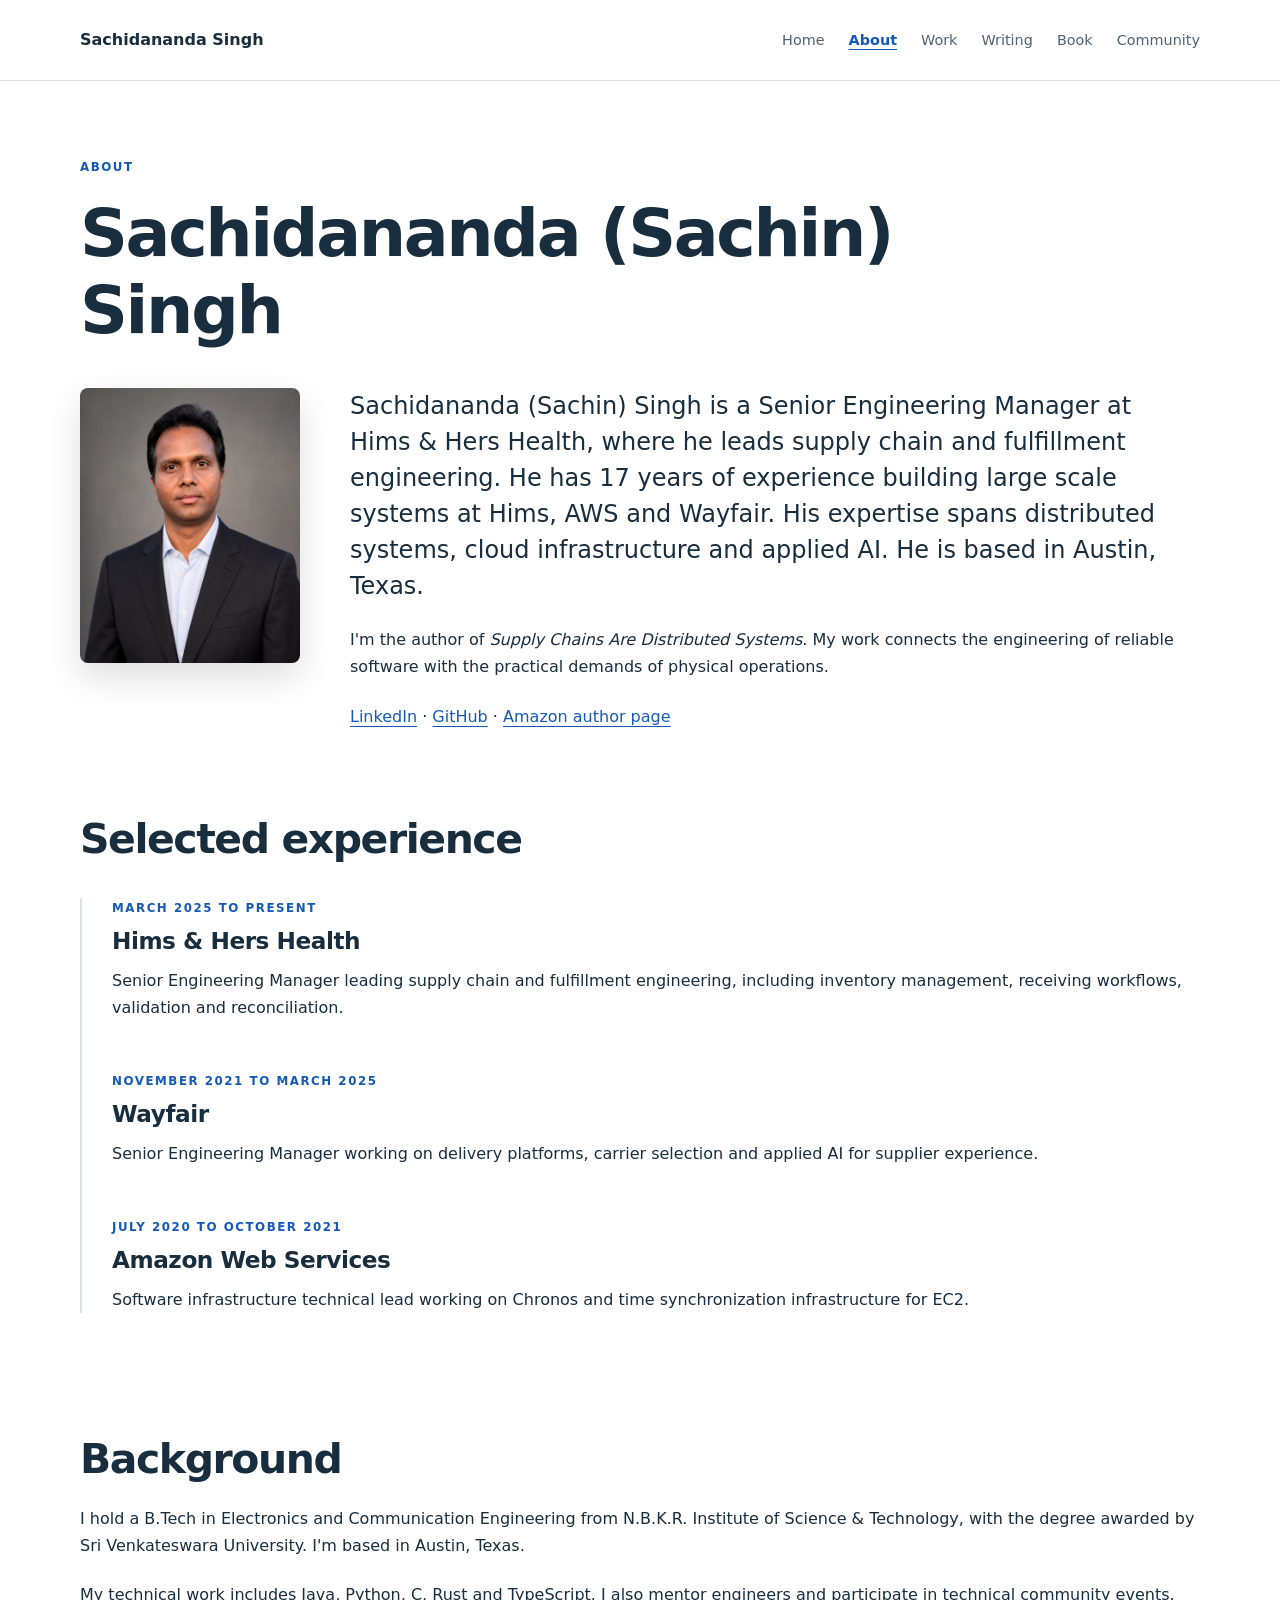
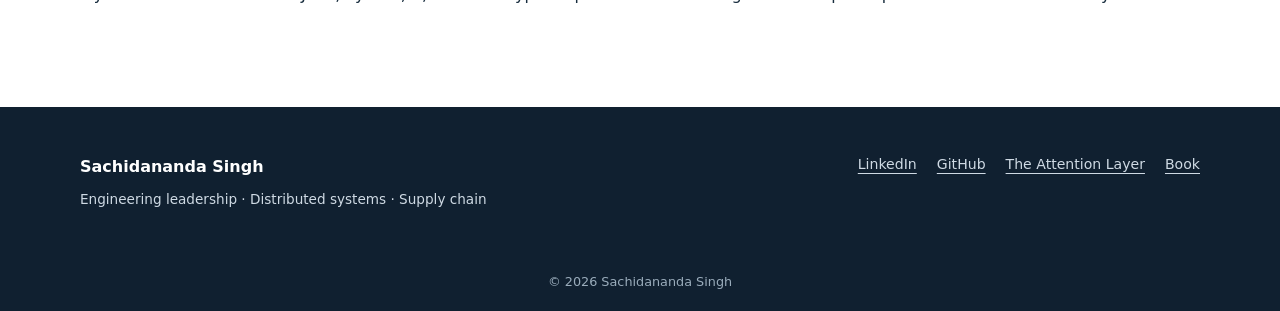
==== about/index.html @ 9a369cc4 "Build factual professional profile and searchable publication pages" ====
<!doctype html>
<html lang="en"><head><meta charset="utf-8"><meta name="viewport" content="width=device-width, initial-scale=1"><title>About Sachidananda Singh | Sachidananda Singh</title><meta name="description" content="Career and background of Sachidananda Singh, also known as Sachin, an engineering leader at Hims &amp; Hers Health with experience at AWS and Wayfair."><link rel="canonical" href="https://showdawn.github.io/me/about/"><meta property="og:type" content="profile"><meta property="og:title" content="About Sachidananda Singh"><meta property="og:description" content="Career and background of Sachidananda Singh, also known as Sachin, an engineering leader at Hims &amp; Hers Health with experience at AWS and Wayfair."><meta property="og:url" content="https://showdawn.github.io/me/about/"><meta property="og:image" content="https://showdawn.github.io/me/images/sachidananda-singh.jpg"><meta property="og:image:alt" content="Sachidananda Singh"><meta name="twitter:card" content="summary"><meta name="twitter:title" content="About Sachidananda Singh"><meta name="twitter:description" content="Career and background of Sachidananda Singh, also known as Sachin, an engineering leader at Hims &amp; Hers Health with experience at AWS and Wayfair."><meta name="twitter:image" content="https://showdawn.github.io/me/images/sachidananda-singh.jpg"><link rel="stylesheet" href="https://showdawn.github.io/me/styles.css"><script type="application/ld+json">{"@context": "https://schema.org", "@type": "ProfilePage", "url": "https://showdawn.github.io/me/about/", "name": "About Sachidananda Singh", "dateModified": "2026-09-14", "mainEntity": {"@type": "Person", "@id": "https://showdawn.github.io/me/#person", "name": "Sachidananda Singh", "alternateName": ["Sachin Singh", "Sachidananda (Sachin) Singh"], "url": "https://showdawn.github.io/me/", "image": "https://showdawn.github.io/me/images/sachidananda-singh.jpg", "jobTitle": "Senior Engineering Manager", "worksFor": {"@type": "Organization", "name": "Hims & Hers Health"}, "sameAs": ["https://www.linkedin.com/in/sachidanand/", "https://github.com/showdawn", "https://www.amazon.com/Sachidananda-Singh/e/B0H9X3S6Y4"]}}</script></head>
<body><a class="skip" href="#main">Skip to content</a><header class="site-header"><nav class="wrap nav" aria-label="Main navigation"><a class="logo" href="https://showdawn.github.io/me/">Sachidananda Singh</a><button class="nav-toggle" aria-expanded="false" aria-controls="navigation">Menu</button><div class="nav-links" id="navigation"><a href="https://showdawn.github.io/me/">Home</a><a href="https://showdawn.github.io/me/about/" aria-current="page">About</a><a href="https://showdawn.github.io/me/work/">Work</a><a href="https://showdawn.github.io/me/writing/">Writing</a><a href="https://showdawn.github.io/me/book/">Book</a><a href="https://showdawn.github.io/me/community/">Community</a></div></nav></header><main id="main"><section class="wrap section page-head"><p class="eyebrow">About</p><h1>Sachidananda (Sachin) Singh</h1><div class="bio-grid"><img class="portrait small" src="https://showdawn.github.io/me/images/sachidananda-singh.jpg" alt="Sachidananda Singh" width="1024" height="1280"><div><p class="lead">Sachidananda (Sachin) Singh is a Senior Engineering Manager at Hims & Hers Health, where he leads supply chain and fulfillment engineering. He has 17 years of experience building large scale systems at Hims, AWS and Wayfair. His expertise spans distributed systems, cloud infrastructure and applied AI. He is based in Austin, Texas.</p><p>I'm the author of <em>Supply Chains Are Distributed Systems</em>. My work connects the engineering of reliable software with the practical demands of physical operations.</p><p><a class="" href="https://www.linkedin.com/in/sachidanand/">LinkedIn</a> · <a class="" href="https://github.com/showdawn">GitHub</a> · <a class="" href="https://www.amazon.com/Sachidananda-Singh/e/B0H9X3S6Y4">Amazon author page</a></p></div></div></section>
 <section class="wrap section compact"><h2>Selected experience</h2><div class="timeline"><article><p class="eyebrow">March 2025 to present</p><h3>Hims &amp; Hers Health</h3><p>Senior Engineering Manager leading supply chain and fulfillment engineering, including inventory management, receiving workflows, validation and reconciliation.</p></article><article><p class="eyebrow">November 2021 to March 2025</p><h3>Wayfair</h3><p>Senior Engineering Manager working on delivery platforms, carrier selection and applied AI for supplier experience.</p></article><article><p class="eyebrow">July 2020 to October 2021</p><h3>Amazon Web Services</h3><p>Software infrastructure technical lead working on Chronos and time synchronization infrastructure for EC2.</p></article></div></section>
 <section class="wrap section compact"><h2>Background</h2><p>I hold a B.Tech in Electronics and Communication Engineering from N.B.K.R. Institute of Science &amp; Technology, with the degree awarded by Sri Venkateswara University. I'm based in Austin, Texas.</p><p>My technical work includes Java, Python, C, Rust and TypeScript. I also mentor engineers and participate in technical community events.</p></section></main><footer id="contact"><div class="wrap footer"><div><strong>Sachidananda Singh</strong><p>Engineering leadership · Distributed systems · Supply chain</p></div><div class="footer-links"><a class="" href="https://www.linkedin.com/in/sachidanand/">LinkedIn</a><a class="" href="https://github.com/showdawn">GitHub</a><a class="" href="https://theattentionlayer.substack.com/">The Attention Layer</a><a class="" href="https://showdawn.github.io/me/book/">Book</a></div></div><p class="copyright">© 2026 Sachidananda Singh</p></footer><script src="https://showdawn.github.io/me/script.js"></script></body></html>
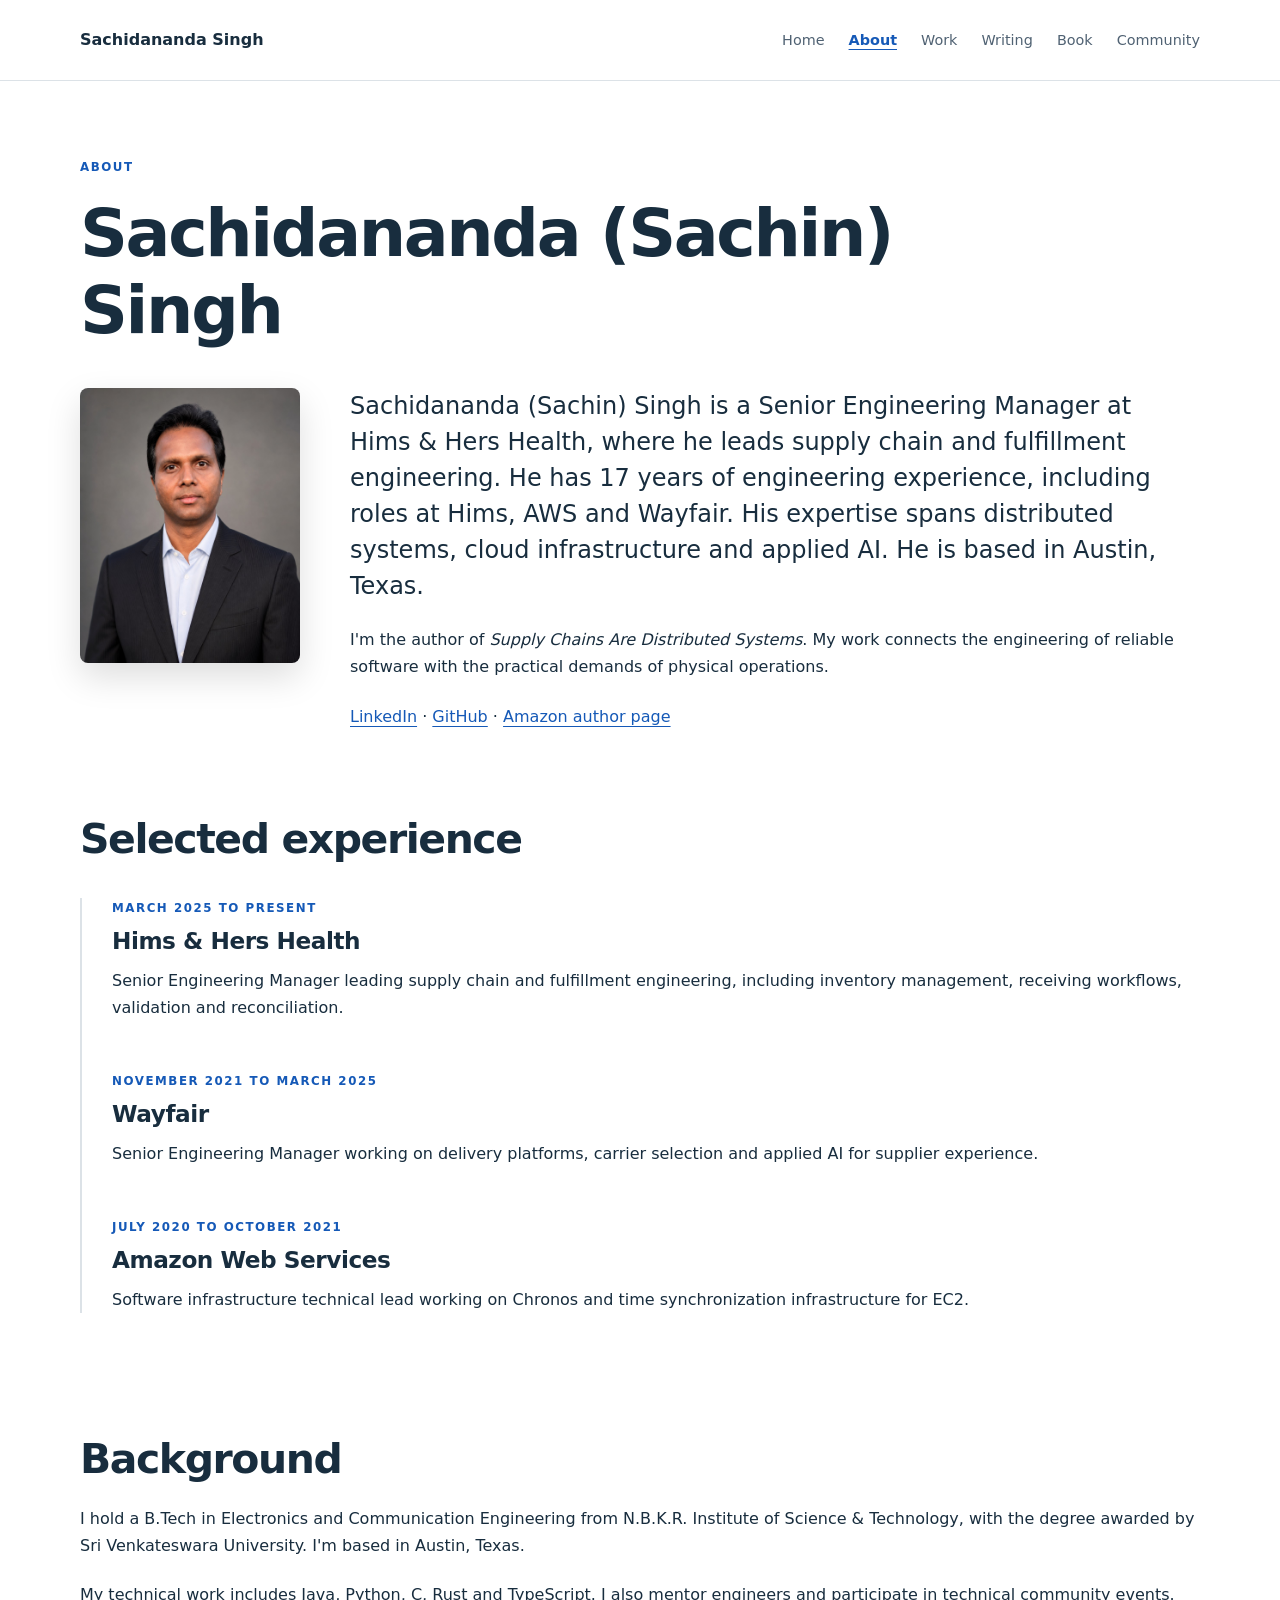
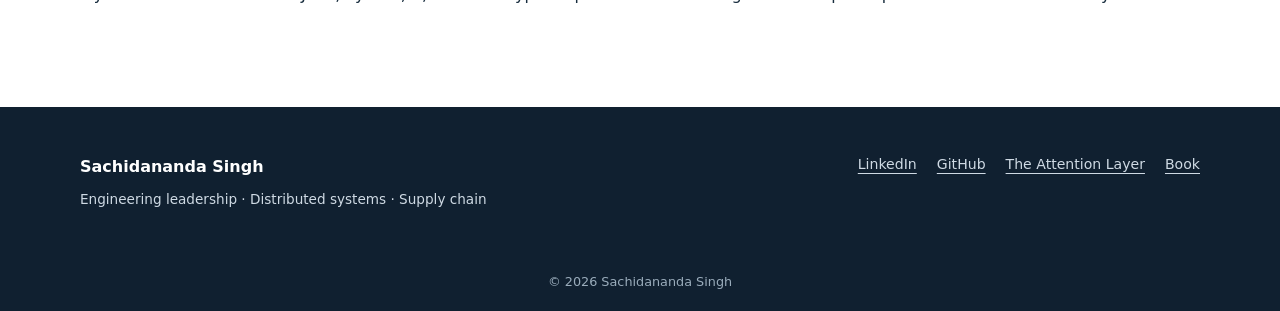
==== commit e2c3f38a: "Clarify total career experience" ====
--- a/about/index.html
+++ b/about/index.html
@@ -1,5 +1,5 @@
 <!doctype html>
 <html lang="en"><head><meta charset="utf-8"><meta name="viewport" content="width=device-width, initial-scale=1"><title>About Sachidananda Singh | Sachidananda Singh</title><meta name="description" content="Career and background of Sachidananda Singh, also known as Sachin, an engineering leader at Hims &amp; Hers Health with experience at AWS and Wayfair."><link rel="canonical" href="https://showdawn.github.io/me/about/"><meta property="og:type" content="profile"><meta property="og:title" content="About Sachidananda Singh"><meta property="og:description" content="Career and background of Sachidananda Singh, also known as Sachin, an engineering leader at Hims &amp; Hers Health with experience at AWS and Wayfair."><meta property="og:url" content="https://showdawn.github.io/me/about/"><meta property="og:image" content="https://showdawn.github.io/me/images/sachidananda-singh.jpg"><meta property="og:image:alt" content="Sachidananda Singh"><meta name="twitter:card" content="summary"><meta name="twitter:title" content="About Sachidananda Singh"><meta name="twitter:description" content="Career and background of Sachidananda Singh, also known as Sachin, an engineering leader at Hims &amp; Hers Health with experience at AWS and Wayfair."><meta name="twitter:image" content="https://showdawn.github.io/me/images/sachidananda-singh.jpg"><link rel="stylesheet" href="https://showdawn.github.io/me/styles.css"><script type="application/ld+json">{"@context": "https://schema.org", "@type": "ProfilePage", "url": "https://showdawn.github.io/me/about/", "name": "About Sachidananda Singh", "dateModified": "2026-09-14", "mainEntity": {"@type": "Person", "@id": "https://showdawn.github.io/me/#person", "name": "Sachidananda Singh", "alternateName": ["Sachin Singh", "Sachidananda (Sachin) Singh"], "url": "https://showdawn.github.io/me/", "image": "https://showdawn.github.io/me/images/sachidananda-singh.jpg", "jobTitle": "Senior Engineering Manager", "worksFor": {"@type": "Organization", "name": "Hims & Hers Health"}, "sameAs": ["https://www.linkedin.com/in/sachidanand/", "https://github.com/showdawn", "https://www.amazon.com/Sachidananda-Singh/e/B0H9X3S6Y4"]}}</script></head>
-<body><a class="skip" href="#main">Skip to content</a><header class="site-header"><nav class="wrap nav" aria-label="Main navigation"><a class="logo" href="https://showdawn.github.io/me/">Sachidananda Singh</a><button class="nav-toggle" aria-expanded="false" aria-controls="navigation">Menu</button><div class="nav-links" id="navigation"><a href="https://showdawn.github.io/me/">Home</a><a href="https://showdawn.github.io/me/about/" aria-current="page">About</a><a href="https://showdawn.github.io/me/work/">Work</a><a href="https://showdawn.github.io/me/writing/">Writing</a><a href="https://showdawn.github.io/me/book/">Book</a><a href="https://showdawn.github.io/me/community/">Community</a></div></nav></header><main id="main"><section class="wrap section page-head"><p class="eyebrow">About</p><h1>Sachidananda (Sachin) Singh</h1><div class="bio-grid"><img class="portrait small" src="https://showdawn.github.io/me/images/sachidananda-singh.jpg" alt="Sachidananda Singh" width="1024" height="1280"><div><p class="lead">Sachidananda (Sachin) Singh is a Senior Engineering Manager at Hims & Hers Health, where he leads supply chain and fulfillment engineering. He has 17 years of experience building large scale systems at Hims, AWS and Wayfair. His expertise spans distributed systems, cloud infrastructure and applied AI. He is based in Austin, Texas.</p><p>I'm the author of <em>Supply Chains Are Distributed Systems</em>. My work connects the engineering of reliable software with the practical demands of physical operations.</p><p><a class="" href="https://www.linkedin.com/in/sachidanand/">LinkedIn</a> · <a class="" href="https://github.com/showdawn">GitHub</a> · <a class="" href="https://www.amazon.com/Sachidananda-Singh/e/B0H9X3S6Y4">Amazon author page</a></p></div></div></section>
+<body><a class="skip" href="#main">Skip to content</a><header class="site-header"><nav class="wrap nav" aria-label="Main navigation"><a class="logo" href="https://showdawn.github.io/me/">Sachidananda Singh</a><button class="nav-toggle" aria-expanded="false" aria-controls="navigation">Menu</button><div class="nav-links" id="navigation"><a href="https://showdawn.github.io/me/">Home</a><a href="https://showdawn.github.io/me/about/" aria-current="page">About</a><a href="https://showdawn.github.io/me/work/">Work</a><a href="https://showdawn.github.io/me/writing/">Writing</a><a href="https://showdawn.github.io/me/book/">Book</a><a href="https://showdawn.github.io/me/community/">Community</a></div></nav></header><main id="main"><section class="wrap section page-head"><p class="eyebrow">About</p><h1>Sachidananda (Sachin) Singh</h1><div class="bio-grid"><img class="portrait small" src="https://showdawn.github.io/me/images/sachidananda-singh.jpg" alt="Sachidananda Singh" width="1024" height="1280"><div><p class="lead">Sachidananda (Sachin) Singh is a Senior Engineering Manager at Hims & Hers Health, where he leads supply chain and fulfillment engineering. He has 17 years of engineering experience, including roles at Hims, AWS and Wayfair. His expertise spans distributed systems, cloud infrastructure and applied AI. He is based in Austin, Texas.</p><p>I'm the author of <em>Supply Chains Are Distributed Systems</em>. My work connects the engineering of reliable software with the practical demands of physical operations.</p><p><a class="" href="https://www.linkedin.com/in/sachidanand/">LinkedIn</a> · <a class="" href="https://github.com/showdawn">GitHub</a> · <a class="" href="https://www.amazon.com/Sachidananda-Singh/e/B0H9X3S6Y4">Amazon author page</a></p></div></div></section>
  <section class="wrap section compact"><h2>Selected experience</h2><div class="timeline"><article><p class="eyebrow">March 2025 to present</p><h3>Hims &amp; Hers Health</h3><p>Senior Engineering Manager leading supply chain and fulfillment engineering, including inventory management, receiving workflows, validation and reconciliation.</p></article><article><p class="eyebrow">November 2021 to March 2025</p><h3>Wayfair</h3><p>Senior Engineering Manager working on delivery platforms, carrier selection and applied AI for supplier experience.</p></article><article><p class="eyebrow">July 2020 to October 2021</p><h3>Amazon Web Services</h3><p>Software infrastructure technical lead working on Chronos and time synchronization infrastructure for EC2.</p></article></div></section>
  <section class="wrap section compact"><h2>Background</h2><p>I hold a B.Tech in Electronics and Communication Engineering from N.B.K.R. Institute of Science &amp; Technology, with the degree awarded by Sri Venkateswara University. I'm based in Austin, Texas.</p><p>My technical work includes Java, Python, C, Rust and TypeScript. I also mentor engineers and participate in technical community events.</p></section></main><footer id="contact"><div class="wrap footer"><div><strong>Sachidananda Singh</strong><p>Engineering leadership · Distributed systems · Supply chain</p></div><div class="footer-links"><a class="" href="https://www.linkedin.com/in/sachidanand/">LinkedIn</a><a class="" href="https://github.com/showdawn">GitHub</a><a class="" href="https://theattentionlayer.substack.com/">The Attention Layer</a><a class="" href="https://showdawn.github.io/me/book/">Book</a></div></div><p class="copyright">© 2026 Sachidananda Singh</p></footer><script src="https://showdawn.github.io/me/script.js"></script></body></html>
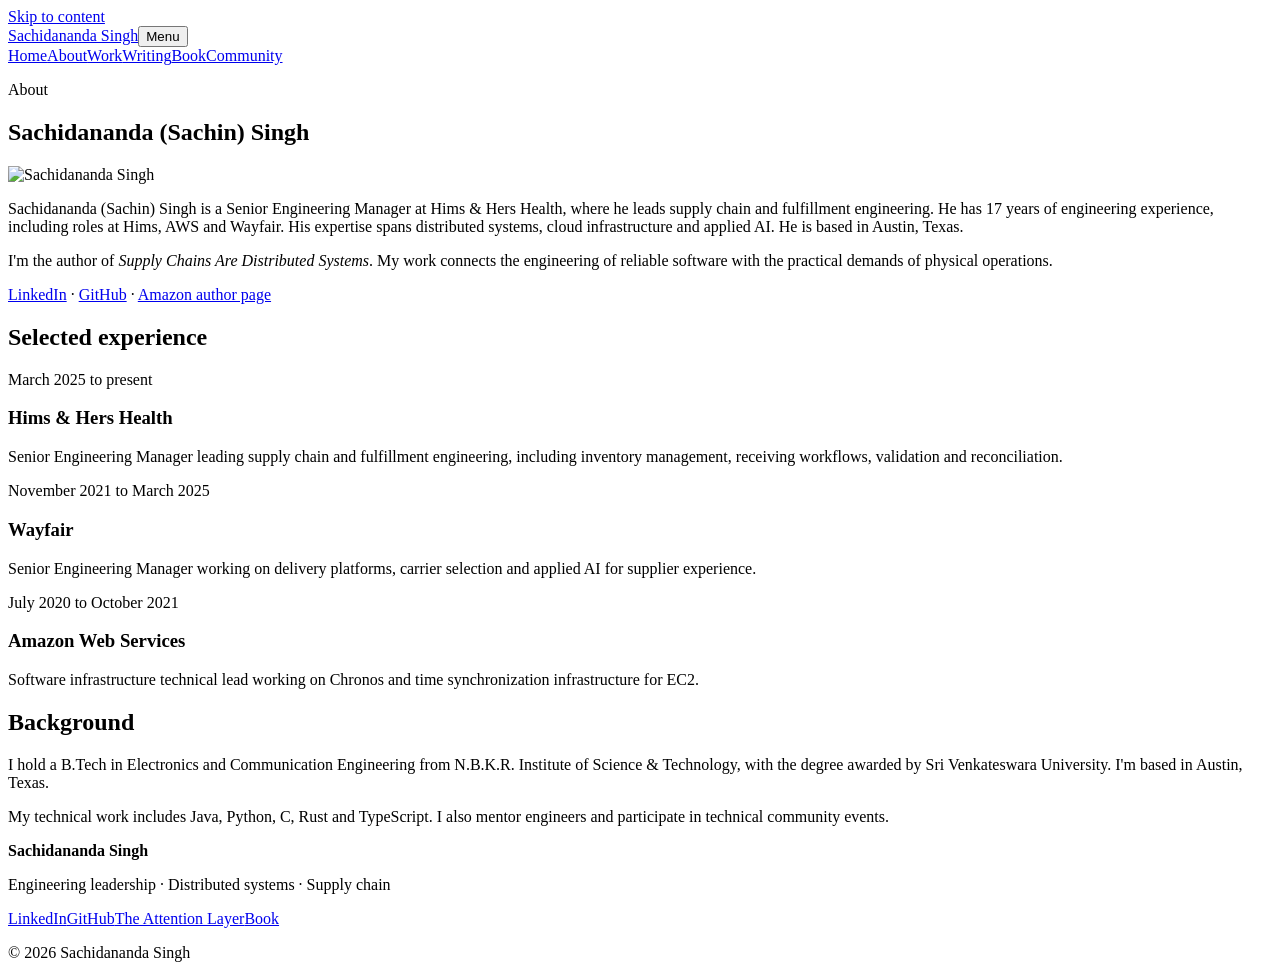
==== commit fb249eec: "Move personal site to sachidanandasingh.com" ====
--- a/about/index.html
+++ b/about/index.html
@@ -1,5 +1,5 @@
 <!doctype html>
-<html lang="en"><head><meta charset="utf-8"><meta name="viewport" content="width=device-width, initial-scale=1"><title>About Sachidananda Singh | Sachidananda Singh</title><meta name="description" content="Career and background of Sachidananda Singh, also known as Sachin, an engineering leader at Hims &amp; Hers Health with experience at AWS and Wayfair."><link rel="canonical" href="https://showdawn.github.io/me/about/"><meta property="og:type" content="profile"><meta property="og:title" content="About Sachidananda Singh"><meta property="og:description" content="Career and background of Sachidananda Singh, also known as Sachin, an engineering leader at Hims &amp; Hers Health with experience at AWS and Wayfair."><meta property="og:url" content="https://showdawn.github.io/me/about/"><meta property="og:image" content="https://showdawn.github.io/me/images/sachidananda-singh.jpg"><meta property="og:image:alt" content="Sachidananda Singh"><meta name="twitter:card" content="summary"><meta name="twitter:title" content="About Sachidananda Singh"><meta name="twitter:description" content="Career and background of Sachidananda Singh, also known as Sachin, an engineering leader at Hims &amp; Hers Health with experience at AWS and Wayfair."><meta name="twitter:image" content="https://showdawn.github.io/me/images/sachidananda-singh.jpg"><link rel="stylesheet" href="https://showdawn.github.io/me/styles.css"><script type="application/ld+json">{"@context": "https://schema.org", "@type": "ProfilePage", "url": "https://showdawn.github.io/me/about/", "name": "About Sachidananda Singh", "dateModified": "2026-09-14", "mainEntity": {"@type": "Person", "@id": "https://showdawn.github.io/me/#person", "name": "Sachidananda Singh", "alternateName": ["Sachin Singh", "Sachidananda (Sachin) Singh"], "url": "https://showdawn.github.io/me/", "image": "https://showdawn.github.io/me/images/sachidananda-singh.jpg", "jobTitle": "Senior Engineering Manager", "worksFor": {"@type": "Organization", "name": "Hims & Hers Health"}, "sameAs": ["https://www.linkedin.com/in/sachidanand/", "https://github.com/showdawn", "https://www.amazon.com/Sachidananda-Singh/e/B0H9X3S6Y4"]}}</script></head>
-<body><a class="skip" href="#main">Skip to content</a><header class="site-header"><nav class="wrap nav" aria-label="Main navigation"><a class="logo" href="https://showdawn.github.io/me/">Sachidananda Singh</a><button class="nav-toggle" aria-expanded="false" aria-controls="navigation">Menu</button><div class="nav-links" id="navigation"><a href="https://showdawn.github.io/me/">Home</a><a href="https://showdawn.github.io/me/about/" aria-current="page">About</a><a href="https://showdawn.github.io/me/work/">Work</a><a href="https://showdawn.github.io/me/writing/">Writing</a><a href="https://showdawn.github.io/me/book/">Book</a><a href="https://showdawn.github.io/me/community/">Community</a></div></nav></header><main id="main"><section class="wrap section page-head"><p class="eyebrow">About</p><h1>Sachidananda (Sachin) Singh</h1><div class="bio-grid"><img class="portrait small" src="https://showdawn.github.io/me/images/sachidananda-singh.jpg" alt="Sachidananda Singh" width="1024" height="1280"><div><p class="lead">Sachidananda (Sachin) Singh is a Senior Engineering Manager at Hims & Hers Health, where he leads supply chain and fulfillment engineering. He has 17 years of engineering experience, including roles at Hims, AWS and Wayfair. His expertise spans distributed systems, cloud infrastructure and applied AI. He is based in Austin, Texas.</p><p>I'm the author of <em>Supply Chains Are Distributed Systems</em>. My work connects the engineering of reliable software with the practical demands of physical operations.</p><p><a class="" href="https://www.linkedin.com/in/sachidanand/">LinkedIn</a> · <a class="" href="https://github.com/showdawn">GitHub</a> · <a class="" href="https://www.amazon.com/Sachidananda-Singh/e/B0H9X3S6Y4">Amazon author page</a></p></div></div></section>
+<html lang="en"><head><meta charset="utf-8"><meta name="viewport" content="width=device-width, initial-scale=1"><title>About Sachidananda Singh | Sachidananda Singh</title><meta name="description" content="Career and background of Sachidananda Singh, also known as Sachin, an engineering leader at Hims &amp; Hers Health with experience at AWS and Wayfair."><link rel="canonical" href="https://sachidanandasingh.com/about/"><meta property="og:type" content="profile"><meta property="og:title" content="About Sachidananda Singh"><meta property="og:description" content="Career and background of Sachidananda Singh, also known as Sachin, an engineering leader at Hims &amp; Hers Health with experience at AWS and Wayfair."><meta property="og:url" content="https://sachidanandasingh.com/about/"><meta property="og:image" content="https://sachidanandasingh.com/images/sachidananda-singh.jpg"><meta property="og:image:alt" content="Sachidananda Singh"><meta name="twitter:card" content="summary"><meta name="twitter:title" content="About Sachidananda Singh"><meta name="twitter:description" content="Career and background of Sachidananda Singh, also known as Sachin, an engineering leader at Hims &amp; Hers Health with experience at AWS and Wayfair."><meta name="twitter:image" content="https://sachidanandasingh.com/images/sachidananda-singh.jpg"><link rel="stylesheet" href="https://sachidanandasingh.com/styles.css"><script type="application/ld+json">{"@context": "https://schema.org", "@type": "ProfilePage", "url": "https://sachidanandasingh.com/about/", "name": "About Sachidananda Singh", "dateModified": "2026-09-14", "mainEntity": {"@type": "Person", "@id": "https://sachidanandasingh.com/#person", "name": "Sachidananda Singh", "alternateName": ["Sachin Singh", "Sachidananda (Sachin) Singh"], "url": "https://sachidanandasingh.com/", "image": "https://sachidanandasingh.com/images/sachidananda-singh.jpg", "jobTitle": "Senior Engineering Manager", "worksFor": {"@type": "Organization", "name": "Hims & Hers Health"}, "sameAs": ["https://www.linkedin.com/in/sachidanand/", "https://github.com/showdawn", "https://www.amazon.com/Sachidananda-Singh/e/B0H9X3S6Y4"]}}</script></head>
+<body><a class="skip" href="#main">Skip to content</a><header class="site-header"><nav class="wrap nav" aria-label="Main navigation"><a class="logo" href="https://sachidanandasingh.com/">Sachidananda Singh</a><button class="nav-toggle" aria-expanded="false" aria-controls="navigation">Menu</button><div class="nav-links" id="navigation"><a href="https://sachidanandasingh.com/">Home</a><a href="https://sachidanandasingh.com/about/" aria-current="page">About</a><a href="https://sachidanandasingh.com/work/">Work</a><a href="https://sachidanandasingh.com/writing/">Writing</a><a href="https://sachidanandasingh.com/book/">Book</a><a href="https://sachidanandasingh.com/community/">Community</a></div></nav></header><main id="main"><section class="wrap section page-head"><p class="eyebrow">About</p><h1>Sachidananda (Sachin) Singh</h1><div class="bio-grid"><img class="portrait small" src="https://sachidanandasingh.com/images/sachidananda-singh.jpg" alt="Sachidananda Singh" width="1024" height="1280"><div><p class="lead">Sachidananda (Sachin) Singh is a Senior Engineering Manager at Hims & Hers Health, where he leads supply chain and fulfillment engineering. He has 17 years of engineering experience, including roles at Hims, AWS and Wayfair. His expertise spans distributed systems, cloud infrastructure and applied AI. He is based in Austin, Texas.</p><p>I'm the author of <em>Supply Chains Are Distributed Systems</em>. My work connects the engineering of reliable software with the practical demands of physical operations.</p><p><a class="" href="https://www.linkedin.com/in/sachidanand/">LinkedIn</a> · <a class="" href="https://github.com/showdawn">GitHub</a> · <a class="" href="https://www.amazon.com/Sachidananda-Singh/e/B0H9X3S6Y4">Amazon author page</a></p></div></div></section>
  <section class="wrap section compact"><h2>Selected experience</h2><div class="timeline"><article><p class="eyebrow">March 2025 to present</p><h3>Hims &amp; Hers Health</h3><p>Senior Engineering Manager leading supply chain and fulfillment engineering, including inventory management, receiving workflows, validation and reconciliation.</p></article><article><p class="eyebrow">November 2021 to March 2025</p><h3>Wayfair</h3><p>Senior Engineering Manager working on delivery platforms, carrier selection and applied AI for supplier experience.</p></article><article><p class="eyebrow">July 2020 to October 2021</p><h3>Amazon Web Services</h3><p>Software infrastructure technical lead working on Chronos and time synchronization infrastructure for EC2.</p></article></div></section>
- <section class="wrap section compact"><h2>Background</h2><p>I hold a B.Tech in Electronics and Communication Engineering from N.B.K.R. Institute of Science &amp; Technology, with the degree awarded by Sri Venkateswara University. I'm based in Austin, Texas.</p><p>My technical work includes Java, Python, C, Rust and TypeScript. I also mentor engineers and participate in technical community events.</p></section></main><footer id="contact"><div class="wrap footer"><div><strong>Sachidananda Singh</strong><p>Engineering leadership · Distributed systems · Supply chain</p></div><div class="footer-links"><a class="" href="https://www.linkedin.com/in/sachidanand/">LinkedIn</a><a class="" href="https://github.com/showdawn">GitHub</a><a class="" href="https://theattentionlayer.substack.com/">The Attention Layer</a><a class="" href="https://showdawn.github.io/me/book/">Book</a></div></div><p class="copyright">© 2026 Sachidananda Singh</p></footer><script src="https://showdawn.github.io/me/script.js"></script></body></html>+ <section class="wrap section compact"><h2>Background</h2><p>I hold a B.Tech in Electronics and Communication Engineering from N.B.K.R. Institute of Science &amp; Technology, with the degree awarded by Sri Venkateswara University. I'm based in Austin, Texas.</p><p>My technical work includes Java, Python, C, Rust and TypeScript. I also mentor engineers and participate in technical community events.</p></section></main><footer id="contact"><div class="wrap footer"><div><strong>Sachidananda Singh</strong><p>Engineering leadership · Distributed systems · Supply chain</p></div><div class="footer-links"><a class="" href="https://www.linkedin.com/in/sachidanand/">LinkedIn</a><a class="" href="https://github.com/showdawn">GitHub</a><a class="" href="https://theattentionlayer.substack.com/">The Attention Layer</a><a class="" href="https://sachidanandasingh.com/book/">Book</a></div></div><p class="copyright">© 2026 Sachidananda Singh</p></footer><script src="https://sachidanandasingh.com/script.js"></script></body></html>
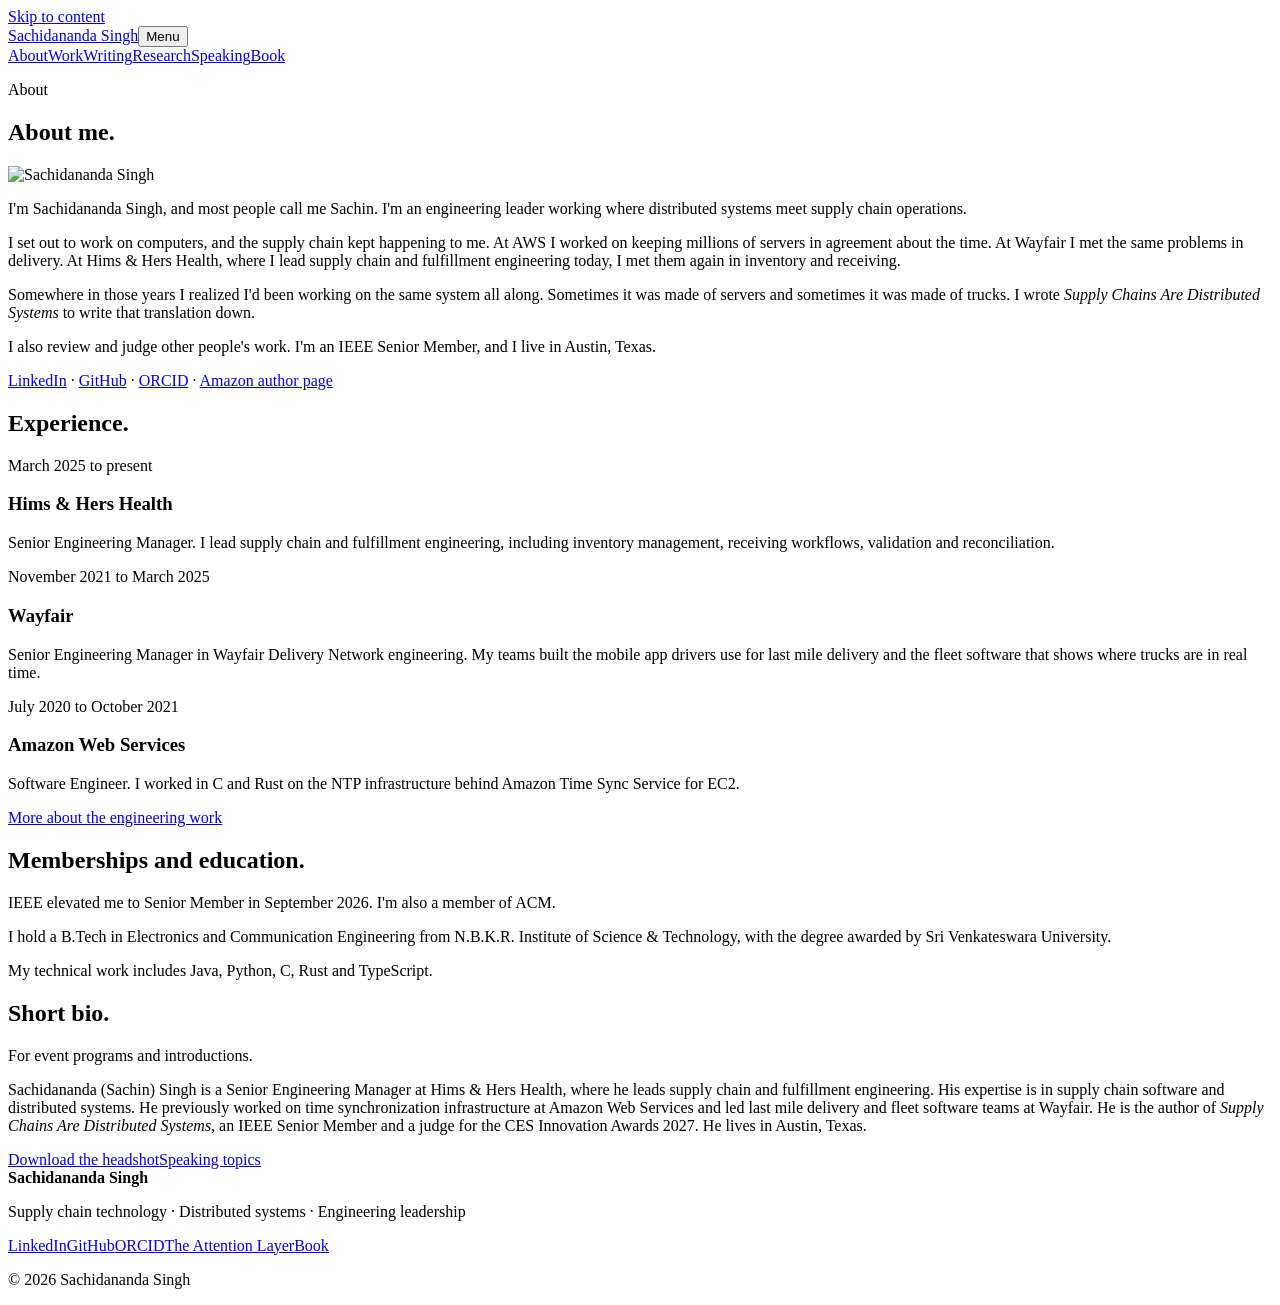
==== commit 7a85b13d: "Rebuild the site as a plain personal page Home is now a short first person introduction with linked " ====
--- a/about/index.html
+++ b/about/index.html
@@ -1,5 +1,63 @@
 <!doctype html>
-<html lang="en"><head><meta charset="utf-8"><meta name="viewport" content="width=device-width, initial-scale=1"><title>About Sachidananda Singh | Sachidananda Singh</title><meta name="description" content="Career and background of Sachidananda Singh, also known as Sachin, an engineering leader at Hims &amp; Hers Health with experience at AWS and Wayfair."><link rel="canonical" href="https://sachidanandasingh.com/about/"><meta property="og:type" content="profile"><meta property="og:title" content="About Sachidananda Singh"><meta property="og:description" content="Career and background of Sachidananda Singh, also known as Sachin, an engineering leader at Hims &amp; Hers Health with experience at AWS and Wayfair."><meta property="og:url" content="https://sachidanandasingh.com/about/"><meta property="og:image" content="https://sachidanandasingh.com/images/sachidananda-singh.jpg"><meta property="og:image:alt" content="Sachidananda Singh"><meta name="twitter:card" content="summary"><meta name="twitter:title" content="About Sachidananda Singh"><meta name="twitter:description" content="Career and background of Sachidananda Singh, also known as Sachin, an engineering leader at Hims &amp; Hers Health with experience at AWS and Wayfair."><meta name="twitter:image" content="https://sachidanandasingh.com/images/sachidananda-singh.jpg"><link rel="stylesheet" href="https://sachidanandasingh.com/styles.css"><script type="application/ld+json">{"@context": "https://schema.org", "@type": "ProfilePage", "url": "https://sachidanandasingh.com/about/", "name": "About Sachidananda Singh", "dateModified": "2026-09-14", "mainEntity": {"@type": "Person", "@id": "https://sachidanandasingh.com/#person", "name": "Sachidananda Singh", "alternateName": ["Sachin Singh", "Sachidananda (Sachin) Singh"], "url": "https://sachidanandasingh.com/", "image": "https://sachidanandasingh.com/images/sachidananda-singh.jpg", "jobTitle": "Senior Engineering Manager", "worksFor": {"@type": "Organization", "name": "Hims & Hers Health"}, "sameAs": ["https://www.linkedin.com/in/sachidanand/", "https://github.com/showdawn", "https://www.amazon.com/Sachidananda-Singh/e/B0H9X3S6Y4"]}}</script></head>
-<body><a class="skip" href="#main">Skip to content</a><header class="site-header"><nav class="wrap nav" aria-label="Main navigation"><a class="logo" href="https://sachidanandasingh.com/">Sachidananda Singh</a><button class="nav-toggle" aria-expanded="false" aria-controls="navigation">Menu</button><div class="nav-links" id="navigation"><a href="https://sachidanandasingh.com/">Home</a><a href="https://sachidanandasingh.com/about/" aria-current="page">About</a><a href="https://sachidanandasingh.com/work/">Work</a><a href="https://sachidanandasingh.com/writing/">Writing</a><a href="https://sachidanandasingh.com/book/">Book</a><a href="https://sachidanandasingh.com/community/">Community</a></div></nav></header><main id="main"><section class="wrap section page-head"><p class="eyebrow">About</p><h1>Sachidananda (Sachin) Singh</h1><div class="bio-grid"><img class="portrait small" src="https://sachidanandasingh.com/images/sachidananda-singh.jpg" alt="Sachidananda Singh" width="1024" height="1280"><div><p class="lead">Sachidananda (Sachin) Singh is a Senior Engineering Manager at Hims & Hers Health, where he leads supply chain and fulfillment engineering. He has 17 years of engineering experience, including roles at Hims, AWS and Wayfair. His expertise spans distributed systems, cloud infrastructure and applied AI. He is based in Austin, Texas.</p><p>I'm the author of <em>Supply Chains Are Distributed Systems</em>. My work connects the engineering of reliable software with the practical demands of physical operations.</p><p><a class="" href="https://www.linkedin.com/in/sachidanand/">LinkedIn</a> · <a class="" href="https://github.com/showdawn">GitHub</a> · <a class="" href="https://www.amazon.com/Sachidananda-Singh/e/B0H9X3S6Y4">Amazon author page</a></p></div></div></section>
- <section class="wrap section compact"><h2>Selected experience</h2><div class="timeline"><article><p class="eyebrow">March 2025 to present</p><h3>Hims &amp; Hers Health</h3><p>Senior Engineering Manager leading supply chain and fulfillment engineering, including inventory management, receiving workflows, validation and reconciliation.</p></article><article><p class="eyebrow">November 2021 to March 2025</p><h3>Wayfair</h3><p>Senior Engineering Manager working on delivery platforms, carrier selection and applied AI for supplier experience.</p></article><article><p class="eyebrow">July 2020 to October 2021</p><h3>Amazon Web Services</h3><p>Software infrastructure technical lead working on Chronos and time synchronization infrastructure for EC2.</p></article></div></section>
- <section class="wrap section compact"><h2>Background</h2><p>I hold a B.Tech in Electronics and Communication Engineering from N.B.K.R. Institute of Science &amp; Technology, with the degree awarded by Sri Venkateswara University. I'm based in Austin, Texas.</p><p>My technical work includes Java, Python, C, Rust and TypeScript. I also mentor engineers and participate in technical community events.</p></section></main><footer id="contact"><div class="wrap footer"><div><strong>Sachidananda Singh</strong><p>Engineering leadership · Distributed systems · Supply chain</p></div><div class="footer-links"><a class="" href="https://www.linkedin.com/in/sachidanand/">LinkedIn</a><a class="" href="https://github.com/showdawn">GitHub</a><a class="" href="https://theattentionlayer.substack.com/">The Attention Layer</a><a class="" href="https://sachidanandasingh.com/book/">Book</a></div></div><p class="copyright">© 2026 Sachidananda Singh</p></footer><script src="https://sachidanandasingh.com/script.js"></script></body></html>+<html lang="en">
+<head>
+<meta charset="utf-8">
+<meta name="viewport" content="width=device-width, initial-scale=1">
+<title>About Sachidananda (Sachin) Singh | Sachidananda Singh</title>
+<meta name="description" content="Career and background of Sachidananda (Sachin) Singh, Senior Engineering Manager at Hims &amp; Hers Health and IEEE Senior Member, previously at AWS and Wayfair.">
+<meta name="author" content="Sachidananda Singh">
+<link rel="canonical" href="https://sachidanandasingh.com/about/">
+<meta property="og:type" content="profile">
+<meta property="og:site_name" content="Sachidananda Singh">
+<meta property="og:title" content="About Sachidananda (Sachin) Singh">
+<meta property="og:description" content="Career and background of Sachidananda (Sachin) Singh, Senior Engineering Manager at Hims &amp; Hers Health and IEEE Senior Member, previously at AWS and Wayfair.">
+<meta property="og:url" content="https://sachidanandasingh.com/about/">
+<meta property="og:image" content="https://sachidanandasingh.com/images/sachidananda-singh.jpg">
+<meta property="og:image:alt" content="Sachidananda Singh">
+<meta name="twitter:card" content="summary">
+<meta name="twitter:title" content="About Sachidananda (Sachin) Singh">
+<meta name="twitter:description" content="Career and background of Sachidananda (Sachin) Singh, Senior Engineering Manager at Hims &amp; Hers Health and IEEE Senior Member, previously at AWS and Wayfair.">
+<meta name="twitter:image" content="https://sachidanandasingh.com/images/sachidananda-singh.jpg">
+<link rel="icon" href="https://sachidanandasingh.com/favicon.svg" type="image/svg+xml">
+<link rel="preconnect" href="https://fonts.googleapis.com"><link rel="preconnect" href="https://fonts.gstatic.com" crossorigin><link rel="stylesheet" href="https://fonts.googleapis.com/css2?family=Inter:wght@400..800&amp;display=swap">
+<link rel="stylesheet" href="https://sachidanandasingh.com/styles.css?v=20261120d">
+<script type="application/ld+json">{"@context": "https://schema.org", "@graph": [{"@type": "ProfilePage", "url": "https://sachidanandasingh.com/about/", "name": "About Sachidananda (Sachin) Singh", "dateModified": "2026-11-20", "mainEntity": {"@type": "Person", "@id": "https://sachidanandasingh.com/#person", "name": "Sachidananda Singh", "alternateName": ["Sachin Singh", "Sachidananda (Sachin) Singh"], "description": "Engineering leader in supply chain software and distributed systems, and author of Supply Chains Are Distributed Systems.", "url": "https://sachidanandasingh.com/", "image": "https://sachidanandasingh.com/images/sachidananda-singh.jpg", "jobTitle": "Senior Engineering Manager", "worksFor": {"@type": "Organization", "name": "Hims & Hers Health", "url": "https://www.hims.com/"}, "address": {"@type": "PostalAddress", "addressLocality": "Austin", "addressRegion": "TX", "addressCountry": "US"}, "alumniOf": {"@type": "CollegeOrUniversity", "name": "Sri Venkateswara University"}, "memberOf": [{"@type": "Organization", "name": "IEEE", "url": "https://www.ieee.org/"}, {"@type": "Organization", "name": "Association for Computing Machinery", "url": "https://www.acm.org/"}], "knowsAbout": ["Supply chain software", "Distributed systems", "Inventory and fulfillment platforms", "Last mile delivery software", "Time synchronization", "AI in operational decisions"], "identifier": {"@type": "PropertyValue", "propertyID": "ORCID", "value": "0009-0000-1926-6085"}, "sameAs": ["https://www.linkedin.com/in/sachidanand/", "https://github.com/showdawn", "https://orcid.org/0009-0000-1926-6085", "https://www.amazon.com/Sachidananda-Singh/e/B0H9X3S6Y4", "https://sessionize.com/sachidananda-singh/"]}}, {"@type": "BreadcrumbList", "itemListElement": [{"@type": "ListItem", "position": 1, "name": "Home", "item": "https://sachidanandasingh.com/"}, {"@type": "ListItem", "position": 2, "name": "About", "item": "https://sachidanandasingh.com/about/"}]}]}</script>
+</head>
+<body><a class="skip" href="#main">Skip to content</a><header class="site-header"><nav class="wrap nav" aria-label="Main navigation"><a class="logo" href="https://sachidanandasingh.com/">Sachidananda Singh</a><button class="nav-toggle" aria-expanded="false" aria-controls="navigation">Menu</button><div class="nav-links" id="navigation"><a href="https://sachidanandasingh.com/about/" aria-current="page">About</a><a href="https://sachidanandasingh.com/work/">Work</a><a href="https://sachidanandasingh.com/writing/">Writing</a><a href="https://sachidanandasingh.com/research/">Research</a><a href="https://sachidanandasingh.com/speaking/">Speaking</a><a href="https://sachidanandasingh.com/book/">Book</a></div></nav></header>
+<main id="main">
+<section class="wrap section page-head">
+<p class="eyebrow">About</p>
+<h1>About me<span class="dot">.</span></h1>
+<div class="bio-grid"><img class="portrait small" src="https://sachidanandasingh.com/images/sachidananda-singh.jpg" alt="Sachidananda Singh" width="1024" height="1280"><div>
+<p class="lead">I'm Sachidananda Singh, and most people call me Sachin. I'm an engineering leader working where distributed systems meet supply chain operations.</p>
+<p>I set out to work on computers, and the supply chain kept happening to me. At AWS I worked on keeping millions of servers in agreement about the time. At Wayfair I met the same problems in delivery. At Hims &amp; Hers Health, where I lead supply chain and fulfillment engineering today, I met them again in inventory and receiving.</p>
+<p>Somewhere in those years I realized I'd been working on the same system all along. Sometimes it was made of servers and sometimes it was made of trucks. I wrote <em>Supply Chains Are Distributed Systems</em> to write that translation down.</p>
+<p>I also review and judge other people's work. I'm an IEEE Senior Member, and I live in Austin, Texas.</p>
+<p><a href="https://www.linkedin.com/in/sachidanand/">LinkedIn</a> · <a href="https://github.com/showdawn">GitHub</a> · <a href="https://orcid.org/0009-0000-1926-6085">ORCID</a> · <a href="https://www.amazon.com/Sachidananda-Singh/e/B0H9X3S6Y4">Amazon author page</a></p>
+</div></div></section>
+
+<section class="wrap section compact">
+<h2>Experience<span class="dot">.</span></h2>
+<div class="timeline">
+<article><p class="eyebrow">March 2025 to present</p><h3>Hims &amp; Hers Health</h3><p>Senior Engineering Manager. I lead supply chain and fulfillment engineering, including inventory management, receiving workflows, validation and reconciliation.</p></article>
+<article><p class="eyebrow">November 2021 to March 2025</p><h3>Wayfair</h3><p>Senior Engineering Manager in Wayfair Delivery Network engineering. My teams built the mobile app drivers use for last mile delivery and the fleet software that shows where trucks are in real time.</p></article>
+<article><p class="eyebrow">July 2020 to October 2021</p><h3>Amazon Web Services</h3><p>Software Engineer. I worked in C and Rust on the NTP infrastructure behind Amazon Time Sync Service for EC2.</p></article>
+</div>
+<p><a href="https://sachidanandasingh.com/work/">More about the engineering work</a></p>
+</section>
+
+<section class="wrap section compact">
+<h2>Memberships and education<span class="dot">.</span></h2>
+<p>IEEE elevated me to Senior Member in September 2026. I'm also a member of ACM.</p>
+<p>I hold a B.Tech in Electronics and Communication Engineering from N.B.K.R. Institute of Science &amp; Technology, with the degree awarded by Sri Venkateswara University.</p>
+<p>My technical work includes Java, Python, C, Rust and TypeScript.</p>
+</section>
+
+<section class="band"><div class="wrap section">
+<h2>Short bio<span class="dot">.</span></h2>
+<p class="note">For event programs and introductions.</p>
+<p class="prose">Sachidananda (Sachin) Singh is a Senior Engineering Manager at Hims &amp; Hers Health, where he leads supply chain and fulfillment engineering. His expertise is in supply chain software and distributed systems. He previously worked on time synchronization infrastructure at Amazon Web Services and led last mile delivery and fleet software teams at Wayfair. He is the author of <em>Supply Chains Are Distributed Systems</em>, an IEEE Senior Member and a judge for the CES Innovation Awards 2027. He lives in Austin, Texas.</p>
+<div class="actions"><a class="button outline" href="https://sachidanandasingh.com/images/sachidananda-singh.jpg">Download the headshot</a><a class="button outline" href="https://sachidanandasingh.com/speaking/">Speaking topics</a></div>
+</div></section>
+</main>
+<footer id="contact"><div class="wrap footer"><div><strong>Sachidananda Singh</strong><p>Supply chain technology · Distributed systems · Engineering leadership</p></div><div class="footer-links"><a href="https://www.linkedin.com/in/sachidanand/">LinkedIn</a><a href="https://github.com/showdawn">GitHub</a><a href="https://orcid.org/0009-0000-1926-6085">ORCID</a><a href="https://theattentionlayer.substack.com/">The Attention Layer</a><a href="https://sachidanandasingh.com/book/">Book</a></div></div><p class="copyright">© 2026 Sachidananda Singh</p></footer><script src="https://sachidanandasingh.com/script.js"></script></body></html>
